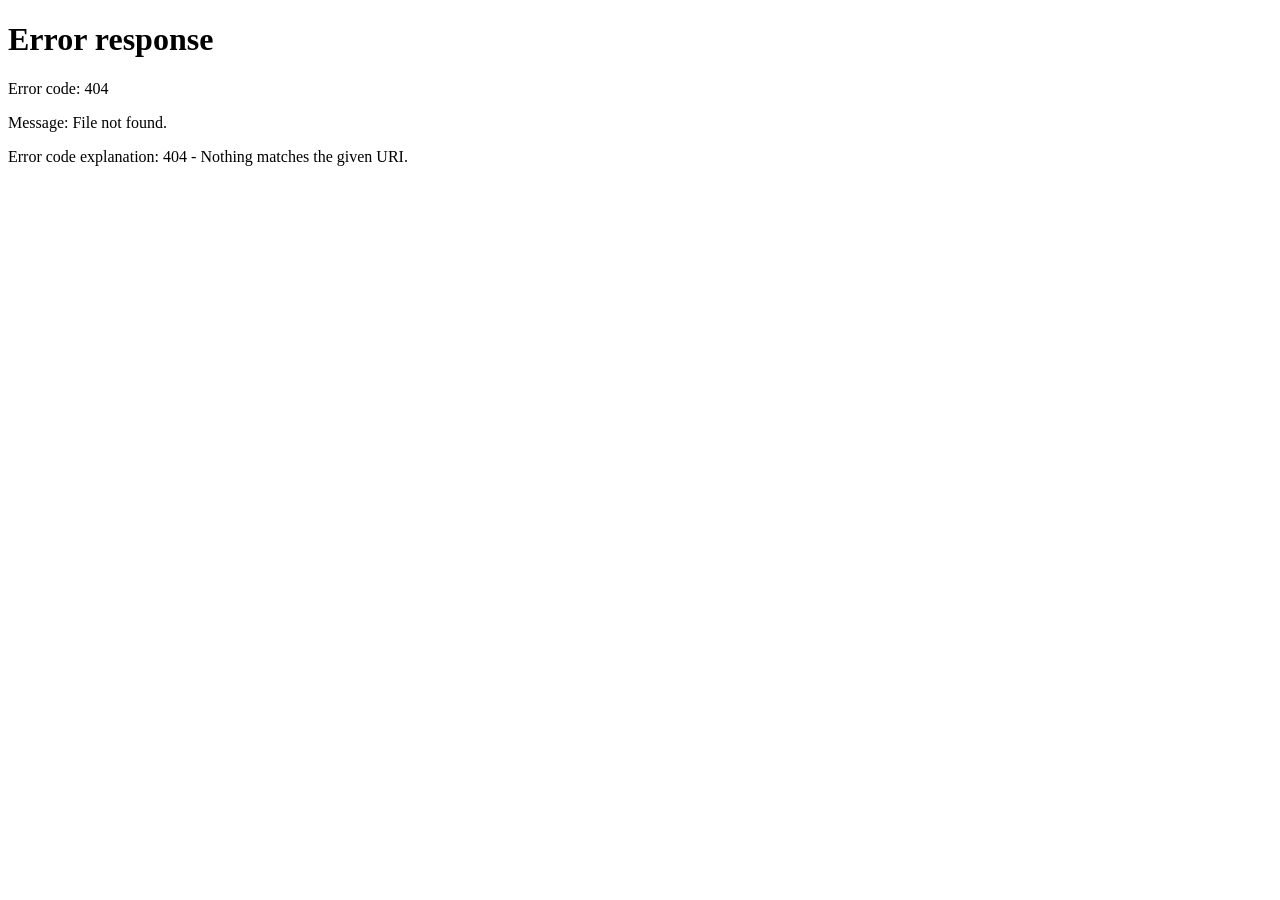
==== index.html @ 2e39bf74 "Prepare deployment: root index redirect, ignore game dumps Co-Authored-By: Claude Opus 5.5 <noreply@" ====
<!DOCTYPE html>
<html lang="en">
<head>
<meta charset="UTF-8">
<title>PlayStation</title>
<meta http-equiv="refresh" content="0; url=PlayStation.htm">
</head>
<body style="background:#000">
<a href="PlayStation.htm" style="color:#fff">PlayStation</a>
</body>
</html>
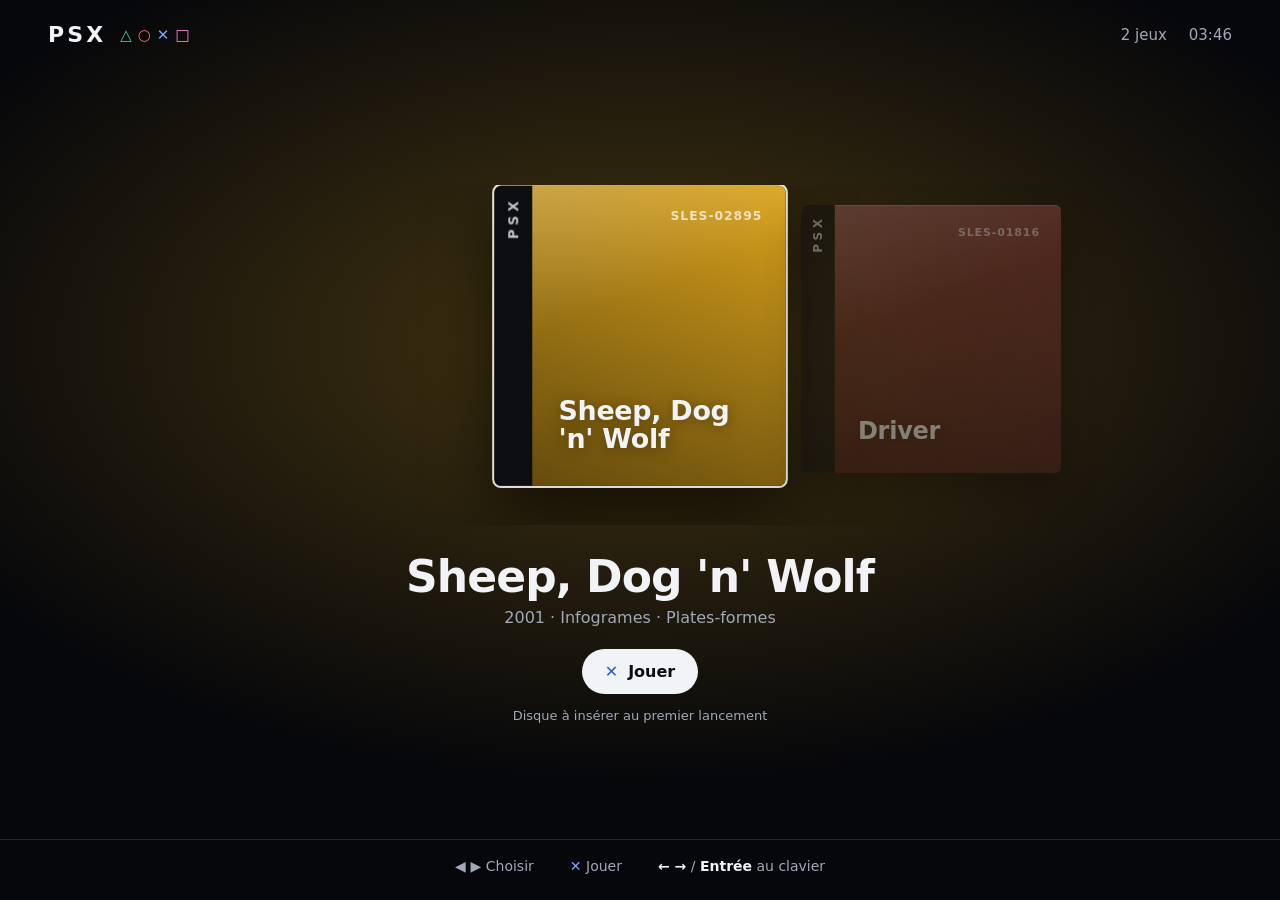
==== commit c33ced8c: "Switch to EmulatorJS (PCSX-ReARMed): PS1 catalog, ?ID game URLs, gamepad, server BIOS Co-Authored-By" ====
--- a/index.html
+++ b/index.html
@@ -1,11 +1,153 @@
 <!DOCTYPE html>
-<html lang="en">
+<html lang="fr">
 <head>
 <meta charset="UTF-8">
-<title>PlayStation</title>
-<meta http-equiv="refresh" content="0; url=PlayStation.htm">
+<meta name="viewport" content="width=device-width, initial-scale=1, viewport-fit=cover">
+<title>PSX — Jeux PlayStation</title>
+<script src="jeux.js"></script>
+<script>
+	// "…/PSX/?DRV" lance directement le jeu.
+	if (PSX_idDansUrl()) location.replace("jeu.html?" + encodeURIComponent(PSX_idDansUrl()));
+</script>
+<link rel="stylesheet" href="psx.css">
+<style>
+	html, body { height: 100%; }
+	body { overflow: hidden; display: flex; flex-direction: column; user-select: none; }
+	.halo { position: fixed; inset: 0; z-index: -1; transition: background .6s ease;
+		background: radial-gradient(90% 70% at 50% 38%, color-mix(in srgb, var(--couleur, #3b4cc0) 30%, transparent) 0%, transparent 70%), var(--fond); }
+
+	header { display: flex; align-items: center; justify-content: space-between; padding: 22px clamp(16px, 4vw, 48px); }
+	.marque { display: flex; align-items: center; gap: 14px; font-weight: 800; font-size: 22px; letter-spacing: .14em; }
+	.marque .syms { display: flex; gap: 6px; font-size: 15px; letter-spacing: 0; }
+	.infos { color: var(--texte-2); font-size: 15px; display: flex; gap: 22px; font-variant-numeric: tabular-nums; }
+
+	main { flex: 1; display: flex; flex-direction: column; justify-content: center; min-height: 0; }
+	.rail { position: relative; height: calc(var(--taille) * 1.03 * 1.12 + 40px); --taille: clamp(150px, 22vw, 260px); --pas: calc(var(--taille) + clamp(18px, 2.4vw, 34px)); overflow: hidden; }
+	.piste { position: absolute; top: 20px; left: 50%; display: flex; gap: calc(var(--pas) - var(--taille)); transition: transform .45s cubic-bezier(.2,.8,.2,1); }
+	.piste button { all: unset; width: var(--taille); cursor: pointer; transition: transform .45s cubic-bezier(.2,.8,.2,1), opacity .3s, filter .3s;
+		transform-origin: 50% 60%; opacity: .45; filter: saturate(.6); }
+	.piste button.actif { transform: scale(1.12); opacity: 1; filter: none; }
+	.piste button.actif .boitier-jeu { box-shadow: 0 0 0 2px rgba(255,255,255,.85), 0 24px 60px rgba(0,0,0,.6); }
+	.piste button:focus-visible .boitier-jeu { outline: 3px solid #fff; outline-offset: 4px; }
+
+	.fiche { text-align: center; padding: 26px 16px 0; min-height: 170px; }
+	.fiche h1 { margin: 0 0 6px; font-size: clamp(26px, 4vw, 44px); letter-spacing: -0.02em; }
+	.fiche .meta { margin: 0 0 22px; color: var(--texte-2); font-size: 16px; }
+	.fiche .etat { display: block; margin-top: 14px; font-size: 13px; color: var(--texte-2); min-height: 1.2em; }
+
+	footer { display: flex; justify-content: center; gap: clamp(16px, 3vw, 36px); flex-wrap: wrap; padding: 18px 16px 26px; color: var(--texte-2); font-size: 14px; border-top: 1px solid var(--ligne); }
+	footer kbd { font: inherit; font-weight: 700; color: var(--texte); }
+	.vide { text-align: center; color: var(--texte-2); }
+
+	@media (max-width: 600px) {
+		.infos .nb { display: none; }
+		.fiche { min-height: 150px; }
+		footer .clavier { display: none; }
+	}
+	@media (prefers-reduced-motion: reduce) { .piste, .piste button, .halo { transition: none; } }
+</style>
 </head>
-<body style="background:#000">
-<a href="PlayStation.htm" style="color:#fff">PlayStation</a>
+<body>
+	<div class="halo" id="halo"></div>
+	<header>
+		<div class="marque">PSX <span class="syms" aria-hidden="true"><span class="sym triangle">&#x25B3;</span><span class="sym rond">&#x25CB;</span><span class="sym croix">&#x2715;</span><span class="sym carre">&#x25A1;</span></span></div>
+		<div class="infos"><span class="nb" id="nb"></span><span id="heure"></span></div>
+	</header>
+
+	<main>
+		<div class="rail" id="rail"><div class="piste" id="piste" role="listbox" aria-label="Jeux disponibles"></div></div>
+		<section class="fiche" aria-live="polite">
+			<h1 id="titre"></h1>
+			<p class="meta" id="meta"></p>
+			<a class="bouton principal" id="jouer" href="#"><span class="sym croix">&#x2715;</span> Jouer</a>
+			<span class="etat" id="etat"></span>
+		</section>
+	</main>
+
+	<footer>
+		<span><span class="sym">&#x25C0; &#x25B6;</span> Choisir</span>
+		<span><span class="sym croix">&#x2715;</span> Jouer</span>
+		<span class="clavier"><kbd>&larr; &rarr;</kbd> / <kbd>Entrée</kbd> au clavier</span>
+	</footer>
+
+	<script src="manette.js"></script>
+	<script src="disques.js"></script>
+	<script>
+	(function () {
+		var jeux = PSX_JEUX.slice();
+		var $ = function (i) { return document.getElementById(i); };
+		var piste = $("piste"), boutons = [], index = 0;
+
+		$("nb").textContent = jeux.length + (jeux.length > 1 ? " jeux" : " jeu");
+		function heure() { var d = new Date(); $("heure").textContent = String(d.getHours()).padStart(2, "0") + ":" + String(d.getMinutes()).padStart(2, "0"); }
+		heure(); setInterval(heure, 10000);
+
+		if (!jeux.length) { document.querySelector("main").innerHTML = '<p class="vide">Aucun jeu pour l\'instant.</p>'; return; }
+
+		function url(j) { return "jeu.html?" + j.id; }
+
+		jeux.forEach(function (j, i) {
+			var b = document.createElement("button");
+			b.setAttribute("role", "option");
+			b.setAttribute("aria-label", j.titre);
+			b.appendChild(PSX_boitier(j));
+			b.addEventListener("click", function () { if (i === index) location.href = url(j); else choisir(i); });
+			piste.appendChild(b);
+			boutons.push(b);
+		});
+
+		try { var dernier = sessionStorage.getItem("psx-dernier"); if (dernier) index = Math.max(0, jeux.findIndex(function (j) { return j.id === dernier; })); } catch (e) {}
+
+		function choisir(i) {
+			index = (i + jeux.length) % jeux.length;
+			var j = jeux[index];
+			boutons.forEach(function (b, k) { b.classList.toggle("actif", k === index); b.setAttribute("aria-selected", k === index); });
+			var pas = boutons.length > 1 ? boutons[1].offsetLeft - boutons[0].offsetLeft : 0;
+			piste.style.transform = "translateX(" + (-(index * pas) - boutons[0].offsetWidth / 2) + "px)";
+			document.documentElement.style.setProperty("--couleur", j.couleur);
+			$("titre").textContent = j.titre;
+			$("meta").textContent = [j.annee, j.editeur, j.genre].filter(Boolean).join(" · ");
+			$("jouer").href = url(j);
+			$("etat").textContent = "";
+			PSX_lireDisque(j.id).then(function (f) {
+				if (jeux[index] === j) $("etat").textContent = f ? "Disque mémorisé — lancement direct" : "Disque à insérer au premier lancement";
+			}, function () {});
+			try { sessionStorage.setItem("psx-dernier", j.id); } catch (e) {}
+		}
+
+		document.addEventListener("keydown", function (e) {
+			if (e.key === "ArrowRight") { choisir(index + 1); e.preventDefault(); }
+			else if (e.key === "ArrowLeft") { choisir(index - 1); e.preventDefault(); }
+			else if (e.key === "Enter" || e.key === " ") { location.href = url(jeux[index]); e.preventDefault(); }
+		});
+
+		// Manette : croix / stick pour choisir (répétition si maintenu), ✕ ou Start pour jouer.
+		var repete = null;
+		PSXPad.surBouton(function (nom, appuye) {
+			if (nom === "gauche" || nom === "droite") {
+				clearInterval(repete);
+				if (appuye) {
+					var d = nom === "droite" ? 1 : -1;
+					choisir(index + d);
+					var debut = Date.now();
+					repete = setInterval(function () { if (Date.now() - debut > 400) choisir(index + d); }, 140);
+				}
+			}
+			if (appuye && (nom === "croix" || nom === "start")) location.href = url(jeux[index]);
+		});
+
+		// Glisser au doigt
+		var x0 = null;
+		$("rail").addEventListener("touchstart", function (e) { x0 = e.touches[0].clientX; }, { passive: true });
+		$("rail").addEventListener("touchend", function (e) {
+			if (x0 === null) return;
+			var dx = e.changedTouches[0].clientX - x0; x0 = null;
+			if (Math.abs(dx) > 40) choisir(index + (dx < 0 ? 1 : -1));
+		});
+
+		addEventListener("resize", function () { choisir(index); });
+		choisir(index);
+	})();
+	</script>
 </body>
 </html>
--- a/psx.css
+++ b/psx.css
@@ -0,0 +1,65 @@
+:root {
+	--fond: #06070b;
+	--texte: #f2f3f7;
+	--texte-2: #a3a8b8;
+	--ligne: rgba(255, 255, 255, 0.12);
+	--croix: #7aa7ff;
+	--rond: #ff6b6b;
+	--triangle: #3ed6a0;
+	--carre: #ff8ad8;
+	color-scheme: dark;
+}
+* { box-sizing: border-box; }
+body {
+	margin: 0; background: var(--fond); color: var(--texte);
+	font-family: "Inter", system-ui, -apple-system, "Segoe UI", Roboto, sans-serif;
+	-webkit-font-smoothing: antialiased;
+}
+
+.sym { display: inline-block; font-weight: 700; }
+.sym.croix { color: var(--croix); }
+.sym.rond { color: var(--rond); }
+.sym.triangle { color: var(--triangle); }
+.sym.carre { color: var(--carre); }
+
+.bouton {
+	display: inline-flex; align-items: center; gap: 10px;
+	font: inherit; font-size: 16px; font-weight: 600; text-decoration: none; color: var(--texte);
+	padding: 12px 22px; border-radius: 999px; border: 1px solid var(--ligne);
+	background: rgba(255, 255, 255, 0.06); cursor: pointer;
+	transition: background .15s, border-color .15s, transform .15s;
+}
+.bouton:hover { background: rgba(255, 255, 255, 0.12); }
+.bouton:focus-visible { outline: 2px solid var(--texte); outline-offset: 3px; }
+.bouton.principal { background: var(--texte); color: #0b0d14; border-color: transparent; }
+.bouton.principal .sym.croix { color: #2a5bd7; }
+.bouton.principal:hover { background: #fff; transform: translateY(-1px); }
+.bouton.fantome { padding: 8px 14px; font-size: 14px; background: rgba(0, 0, 0, 0.45); backdrop-filter: blur(8px); }
+
+/* Boîtier de jeu (format CD PlayStation, presque carré) */
+.boitier-jeu {
+	--couleur: #3b4cc0;
+	position: relative; aspect-ratio: 1 / 1.03; width: 100%; border-radius: 6px; overflow: hidden;
+	background:
+		linear-gradient(160deg, rgba(255,255,255,.22), rgba(255,255,255,0) 40%),
+		linear-gradient(200deg, var(--couleur), color-mix(in srgb, var(--couleur) 45%, #000));
+	box-shadow: 0 1px 0 rgba(255,255,255,.25) inset, 0 18px 40px rgba(0,0,0,.55);
+	padding-left: 13%;
+}
+.boitier-jeu::before { /* tranche noire à gauche, comme les boîtiers PS1 */
+	content: "PSX"; position: absolute; inset: 0 auto 0 0; width: 13%;
+	background: #0d0e12; color: rgba(255,255,255,.75);
+	writing-mode: vertical-rl; transform: rotate(180deg);
+	display: flex; align-items: center; justify-content: flex-end; padding: 10px 0;
+	font-size: clamp(8px, 1.1vw, 12px); font-weight: 800; letter-spacing: .3em;
+}
+.boitier-jeu img { position: absolute; inset: 0 0 0 13%; width: 87%; height: 100%; object-fit: cover; }
+.boitier-titre {
+	position: absolute; left: 13%; right: 0; bottom: 0; padding: 0 9% 11% 9%;
+	font-size: clamp(15px, 2.2vw, 24px); font-weight: 800; line-height: 1.05; letter-spacing: -0.01em;
+	text-shadow: 0 2px 12px rgba(0,0,0,.35); text-wrap: balance;
+}
+.boitier-serial {
+	position: absolute; top: 8%; right: 8%;
+	font-size: clamp(8px, .9vw, 11px); font-weight: 600; letter-spacing: .08em; color: rgba(255,255,255,.7);
+}
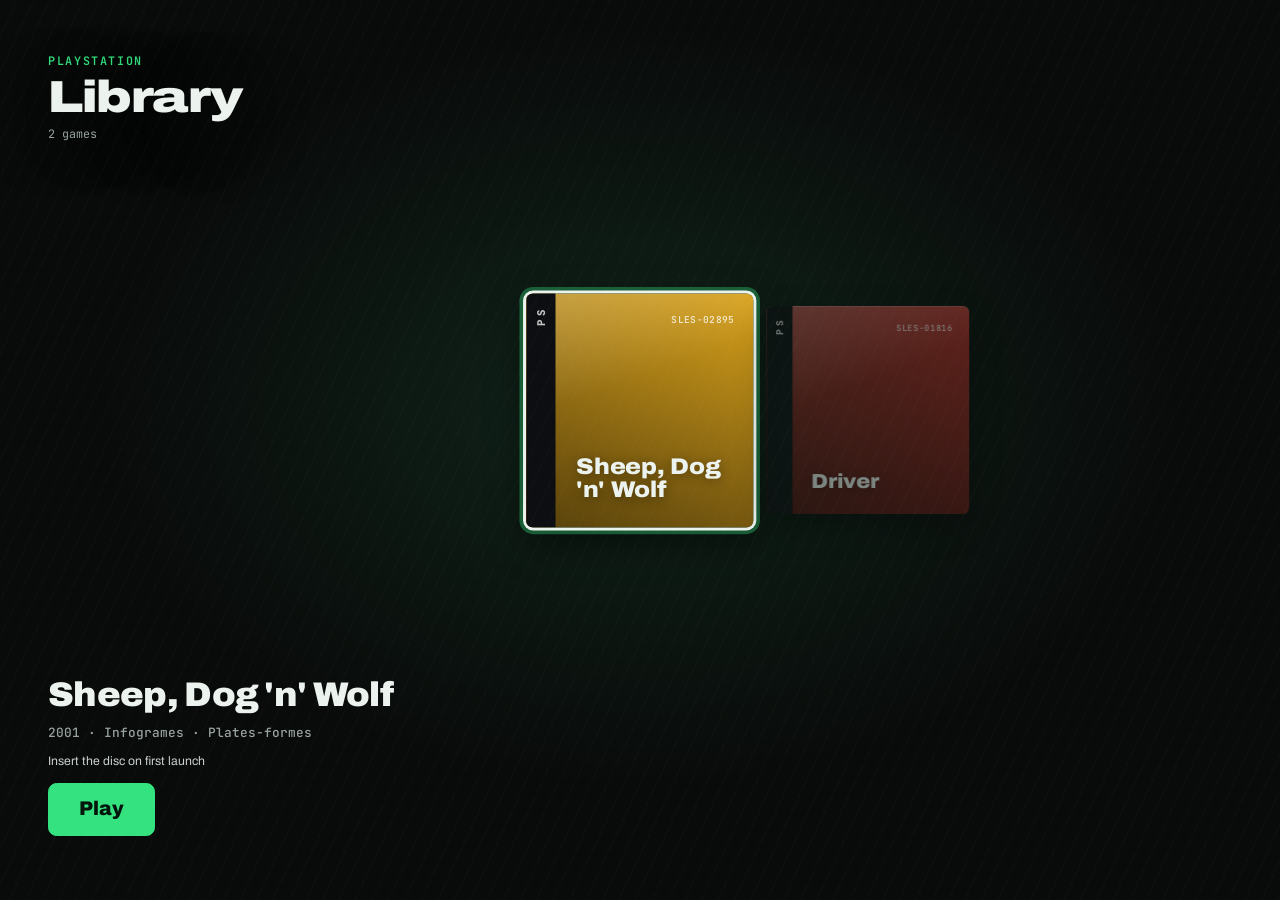
==== commit 19d16aa1: "PlayTab Big Picture UI: library, title screen, boot window, single pause menu, controls remap, saves" ====
--- a/index.html
+++ b/index.html
@@ -1,142 +1,134 @@
 <!DOCTYPE html>
-<html lang="fr">
+<html lang="en" style="background:#090b0a" data-input="mouse">
 <head>
 <meta charset="UTF-8">
 <meta name="viewport" content="width=device-width, initial-scale=1, viewport-fit=cover">
-<title>PSX — Jeux PlayStation</title>
+<meta name="theme-color" content="#090b0a">
+<meta name="robots" content="noindex">
+<link rel="icon" href="data:,">
+<title>PlayStation</title>
 <script src="jeux.js"></script>
 <script>
 	// "…/PSX/?DRV" lance directement le jeu.
-	if (PSX_idDansUrl()) location.replace("jeu.html?" + encodeURIComponent(PSX_idDansUrl()));
+	if (PSX_idDansUrl()) location.replace("jeu.html?" + encodeURIComponent(PSX_idDansUrl()) + location.hash);
 </script>
-<link rel="stylesheet" href="psx.css">
+<link rel="stylesheet" href="playtab.css">
 <style>
-	html, body { height: 100%; }
-	body { overflow: hidden; display: flex; flex-direction: column; user-select: none; }
-	.halo { position: fixed; inset: 0; z-index: -1; transition: background .6s ease;
-		background: radial-gradient(90% 70% at 50% 38%, color-mix(in srgb, var(--couleur, #3b4cc0) 30%, transparent) 0%, transparent 70%), var(--fond); }
+	body { display: flex; flex-direction: column; position: relative;
+		background: radial-gradient(60% 60% at 50% 45%, #10241a 0%, var(--bg) 70%); }
+	body::after { content: ""; position: fixed; inset: 0; pointer-events: none; mix-blend-mode: screen;
+		background: repeating-linear-gradient(115deg, rgba(255,255,255,.018) 0 1px, transparent 1px 1.4rem); }
+	header { padding: calc(5rem + env(safe-area-inset-top)) calc(var(--pad-x) + env(safe-area-inset-right)) 0 calc(var(--pad-x) + env(safe-area-inset-left)); animation: rise .7s var(--ease) both; }
+	header h1 { margin: .5rem 0 0; font: 900 4.2rem/1 var(--display); font-stretch: 125%; letter-spacing: -.02em; text-shadow: 0 .3em 1.5em rgba(0,0,0,.5); }
+	header .small { margin-top: .6rem; }
 
-	header { display: flex; align-items: center; justify-content: space-between; padding: 22px clamp(16px, 4vw, 48px); }
-	.marque { display: flex; align-items: center; gap: 14px; font-weight: 800; font-size: 22px; letter-spacing: .14em; }
-	.marque .syms { display: flex; gap: 6px; font-size: 15px; letter-spacing: 0; }
-	.infos { color: var(--texte-2); font-size: 15px; display: flex; gap: 22px; font-variant-numeric: tabular-nums; }
+	.rail { position: relative; flex: 1; min-height: 0; display: flex; align-items: center; border-radius: 1.4rem; margin: 0 calc(var(--pad-x) - 1rem); }
+	.piste { display: flex; gap: 2.4rem; padding: 0 1rem; transition: transform .45s var(--ease); align-items: center; }
+	.carte { flex: none; width: 19rem; cursor: pointer; opacity: .5; transition: opacity var(--t), transform var(--t) var(--spring); transform-origin: 50% 50%; }
+	.carte.actif { opacity: 1; transform: scale(1.12); }
+	.rail.is-f .carte.actif .boitier-jeu { box-shadow: 0 0 0 .25rem var(--fg), 0 0 0 .55rem rgba(var(--acc-rgb), .35), 0 1.2rem 3rem rgba(0,0,0,.5); }
 
-	main { flex: 1; display: flex; flex-direction: column; justify-content: center; min-height: 0; }
-	.rail { position: relative; height: calc(var(--taille) * 1.03 * 1.12 + 40px); --taille: clamp(150px, 22vw, 260px); --pas: calc(var(--taille) + clamp(18px, 2.4vw, 34px)); overflow: hidden; }
-	.piste { position: absolute; top: 20px; left: 50%; display: flex; gap: calc(var(--pas) - var(--taille)); transition: transform .45s cubic-bezier(.2,.8,.2,1); }
-	.piste button { all: unset; width: var(--taille); cursor: pointer; transition: transform .45s cubic-bezier(.2,.8,.2,1), opacity .3s, filter .3s;
-		transform-origin: 50% 60%; opacity: .45; filter: saturate(.6); }
-	.piste button.actif { transform: scale(1.12); opacity: 1; filter: none; }
-	.piste button.actif .boitier-jeu { box-shadow: 0 0 0 2px rgba(255,255,255,.85), 0 24px 60px rgba(0,0,0,.6); }
-	.piste button:focus-visible .boitier-jeu { outline: 3px solid #fff; outline-offset: 4px; }
+	.fiche { padding: 0 calc(var(--pad-x) + env(safe-area-inset-right)) calc(6rem + env(safe-area-inset-bottom)) calc(var(--pad-x) + env(safe-area-inset-left));
+		display: flex; flex-direction: column; gap: 1.1rem; align-items: flex-start; min-height: 19rem; }
+	.fiche h2 { margin: 0; font: 900 3.2rem/1.05 var(--display); font-stretch: 105%; letter-spacing: -.02em; text-wrap: balance; }
+	.fiche .meta { font: 500 1.2rem var(--mono); color: var(--muted); }
+	.fiche .etat { font-size: 1.15rem; color: var(--fg-2); min-height: 1.6rem; display: flex; align-items: center; gap: .7rem; }
+	.vide { margin: auto; color: var(--muted); }
 
-	.fiche { text-align: center; padding: 26px 16px 0; min-height: 170px; }
-	.fiche h1 { margin: 0 0 6px; font-size: clamp(26px, 4vw, 44px); letter-spacing: -0.02em; }
-	.fiche .meta { margin: 0 0 22px; color: var(--texte-2); font-size: 16px; }
-	.fiche .etat { display: block; margin-top: 14px; font-size: 13px; color: var(--texte-2); min-height: 1.2em; }
+	/* Boîtier généré (format CD PS1) */
+	.boitier-jeu { --couleur: #3b4cc0; position: relative; aspect-ratio: 1 / 1.03; width: 100%; border-radius: .6rem; overflow: hidden;
+		background: linear-gradient(160deg, rgba(255,255,255,.2), rgba(255,255,255,0) 40%), linear-gradient(200deg, var(--couleur), color-mix(in srgb, var(--couleur) 40%, #000));
+		box-shadow: 0 .07rem 0 rgba(255,255,255,.25) inset, 0 1.2rem 3rem rgba(0,0,0,.55); padding-left: 13%; transition: box-shadow var(--t); }
+	.boitier-jeu::before { content: "PS"; position: absolute; inset: 0 auto 0 0; width: 13%; background: #0d0e12; color: rgba(255,255,255,.75);
+		writing-mode: vertical-rl; transform: rotate(180deg); display: flex; align-items: center; justify-content: flex-end; padding: 1rem 0; font: 800 .9rem var(--mono); letter-spacing: .3em; }
+	.boitier-jeu img { position: absolute; inset: 0 0 0 13%; width: 87%; height: 100%; object-fit: cover; }
+	.boitier-titre { position: absolute; left: 13%; right: 0; bottom: 0; padding: 0 9% 11%; font: 850 1.9rem/1.05 var(--display); font-stretch: 110%; text-shadow: 0 .2rem 1rem rgba(0,0,0,.35); text-wrap: balance; }
+	.boitier-serial { position: absolute; top: 8%; right: 8%; font: 600 .8rem var(--mono); letter-spacing: .08em; color: rgba(255,255,255,.75); }
 
-	footer { display: flex; justify-content: center; gap: clamp(16px, 3vw, 36px); flex-wrap: wrap; padding: 18px 16px 26px; color: var(--texte-2); font-size: 14px; border-top: 1px solid var(--ligne); }
-	footer kbd { font: inherit; font-weight: 700; color: var(--texte); }
-	.vide { text-align: center; color: var(--texte-2); }
-
-	@media (max-width: 600px) {
-		.infos .nb { display: none; }
-		.fiche { min-height: 150px; }
-		footer .clavier { display: none; }
-	}
-	@media (prefers-reduced-motion: reduce) { .piste, .piste button, .halo { transition: none; } }
+	@media (max-height: 560px) { header { padding-top: calc(2rem + env(safe-area-inset-top)); } .fiche { padding-bottom: calc(2rem + env(safe-area-inset-bottom)); min-height: 0; } }
 </style>
 </head>
 <body>
-	<div class="halo" id="halo"></div>
 	<header>
-		<div class="marque">PSX <span class="syms" aria-hidden="true"><span class="sym triangle">&#x25B3;</span><span class="sym rond">&#x25CB;</span><span class="sym croix">&#x2715;</span><span class="sym carre">&#x25A1;</span></span></div>
-		<div class="infos"><span class="nb" id="nb"></span><span id="heure"></span></div>
+		<div class="eyebrow" data-t="platform">PlayStation</div>
+		<h1 data-t="library">Library</h1>
+		<div class="small num" id="nb"></div>
 	</header>
 
-	<main>
-		<div class="rail" id="rail"><div class="piste" id="piste" role="listbox" aria-label="Jeux disponibles"></div></div>
-		<section class="fiche" aria-live="polite">
-			<h1 id="titre"></h1>
-			<p class="meta" id="meta"></p>
-			<a class="bouton principal" id="jouer" href="#"><span class="sym croix">&#x2715;</span> Jouer</a>
-			<span class="etat" id="etat"></span>
-		</section>
-	</main>
+	<div class="rail f" id="rail" tabindex="-1" role="listbox" data-t-aria="library"><div class="piste" id="piste"></div></div>
 
-	<footer>
-		<span><span class="sym">&#x25C0; &#x25B6;</span> Choisir</span>
-		<span><span class="sym croix">&#x2715;</span> Jouer</span>
-		<span class="clavier"><kbd>&larr; &rarr;</kbd> / <kbd>Entrée</kbd> au clavier</span>
-	</footer>
+	<section class="fiche" aria-live="polite">
+		<h2 id="titre"></h2>
+		<div class="meta" id="meta"></div>
+		<div class="etat" id="etat"></div>
+		<a class="btn is-primary is-xl f" id="jouer" href="#" tabindex="-1" data-t="play">Play</a>
+	</section>
 
-	<script src="manette.js"></script>
+	<script src="textes.js"></script>
+	<script src="playtab.js"></script>
 	<script src="disques.js"></script>
 	<script>
 	(function () {
-		var jeux = PSX_JEUX.slice();
-		var $ = function (i) { return document.getElementById(i); };
-		var piste = $("piste"), boutons = [], index = 0;
+		var jeux = PSX_JEUX.slice(), $ = function (i) { return document.getElementById(i); };
+		var piste = $("piste"), cartes = [], index = 0;
 
-		$("nb").textContent = jeux.length + (jeux.length > 1 ? " jeux" : " jeu");
-		function heure() { var d = new Date(); $("heure").textContent = String(d.getHours()).padStart(2, "0") + ":" + String(d.getMinutes()).padStart(2, "0"); }
-		heure(); setInterval(heure, 10000);
-
-		if (!jeux.length) { document.querySelector("main").innerHTML = '<p class="vide">Aucun jeu pour l\'instant.</p>'; return; }
+		function compte() { $("nb").textContent = jeux.length === 1 ? PT.t("gameCount") : PT.t("gamesCount", { n: jeux.length }); }
+		compte(); PT.surLangue(compte);
+		if (!jeux.length) { $("rail").outerHTML = '<p class="vide" data-t="noGames"></p>'; document.querySelector(".fiche").hidden = true; PT.traduire(); return; }
 
 		function url(j) { return "jeu.html?" + j.id; }
+		function jouer() { location.href = url(jeux[index]); }
 
 		jeux.forEach(function (j, i) {
-			var b = document.createElement("button");
-			b.setAttribute("role", "option");
-			b.setAttribute("aria-label", j.titre);
-			b.appendChild(PSX_boitier(j));
-			b.addEventListener("click", function () { if (i === index) location.href = url(j); else choisir(i); });
-			piste.appendChild(b);
-			boutons.push(b);
+			var c = document.createElement("div");
+			c.className = "carte"; c.setAttribute("role", "option"); c.setAttribute("aria-label", j.titre);
+			c.appendChild(PSX_boitier(j));
+			c.addEventListener("click", function () { PT.focaliser($("rail")); if (i === index) jouer(); else choisir(i); });
+			piste.appendChild(c); cartes.push(c);
 		});
 
-		try { var dernier = sessionStorage.getItem("psx-dernier"); if (dernier) index = Math.max(0, jeux.findIndex(function (j) { return j.id === dernier; })); } catch (e) {}
+		try { var d = sessionStorage.getItem("psx-dernier"); if (d) index = Math.max(0, jeux.findIndex(function (j) { return j.id === d; })); } catch (e) {}
 
+		function etat() {
+			var j = jeux[index];
+			PSX_lireDisque(j.id).then(function (f) {
+				if (jeux[index] !== j) return;
+				$("etat").innerHTML = f ? '<span class="pill" data-t="discSaved"></span>' : '<span data-t="discNeeded"></span>';
+				PT.traduire($("etat"));
+			}, function () {});
+		}
 		function choisir(i) {
-			index = (i + jeux.length) % jeux.length;
+			index = Math.max(0, Math.min(jeux.length - 1, i));
 			var j = jeux[index];
-			boutons.forEach(function (b, k) { b.classList.toggle("actif", k === index); b.setAttribute("aria-selected", k === index); });
-			var pas = boutons.length > 1 ? boutons[1].offsetLeft - boutons[0].offsetLeft : 0;
-			piste.style.transform = "translateX(" + (-(index * pas) - boutons[0].offsetWidth / 2) + "px)";
-			document.documentElement.style.setProperty("--couleur", j.couleur);
+			cartes.forEach(function (c, k) { c.classList.toggle("actif", k === index); c.setAttribute("aria-selected", k === index); });
+			var rail = $("rail").getBoundingClientRect(), c = cartes[index];
+			var centre = c.offsetLeft + c.offsetWidth / 2;
+			piste.style.transform = "translateX(" + (rail.width / 2 - centre) + "px)";
 			$("titre").textContent = j.titre;
 			$("meta").textContent = [j.annee, j.editeur, j.genre].filter(Boolean).join(" · ");
 			$("jouer").href = url(j);
-			$("etat").textContent = "";
-			PSX_lireDisque(j.id).then(function (f) {
-				if (jeux[index] === j) $("etat").textContent = f ? "Disque mémorisé — lancement direct" : "Disque à insérer au premier lancement";
-			}, function () {});
+			etat();
 			try { sessionStorage.setItem("psx-dernier", j.id); } catch (e) {}
 		}
+		PT.surLangue(etat);
 
-		document.addEventListener("keydown", function (e) {
-			if (e.key === "ArrowRight") { choisir(index + 1); e.preventDefault(); }
-			else if (e.key === "ArrowLeft") { choisir(index - 1); e.preventDefault(); }
-			else if (e.key === "Enter" || e.key === " ") { location.href = url(jeux[index]); e.preventDefault(); }
+		$("jouer").addEventListener("click", function (e) { e.preventDefault(); jouer(); });
+
+		PT.ecran({
+			racine: document.body,
+			depart: $("rail"),
+			aide: ["change", "select"],
+			horizontal: function (dir, el) {
+				if (el !== $("rail")) return false;
+				var avant = index; choisir(index + dir);
+				if (avant === index) { var c = cartes[index]; c.style.setProperty("--bump", ".5rem"); c.classList.remove("bump"); void c.offsetWidth; c.classList.add("bump"); }
+				return true;
+			},
+			start: jouer
 		});
+		// A sur le rail = jouer
+		$("rail").addEventListener("click", function (e) { if (e.target === $("rail") || e.target === piste) jouer(); });
 
-		// Manette : croix / stick pour choisir (répétition si maintenu), ✕ ou Start pour jouer.
-		var repete = null;
-		PSXPad.surBouton(function (nom, appuye) {
-			if (nom === "gauche" || nom === "droite") {
-				clearInterval(repete);
-				if (appuye) {
-					var d = nom === "droite" ? 1 : -1;
-					choisir(index + d);
-					var debut = Date.now();
-					repete = setInterval(function () { if (Date.now() - debut > 400) choisir(index + d); }, 140);
-				}
-			}
-			if (appuye && (nom === "croix" || nom === "start")) location.href = url(jeux[index]);
-		});
-
-		// Glisser au doigt
 		var x0 = null;
 		$("rail").addEventListener("touchstart", function (e) { x0 = e.touches[0].clientX; }, { passive: true });
 		$("rail").addEventListener("touchend", function (e) {
@@ -144,7 +136,6 @@
 			var dx = e.changedTouches[0].clientX - x0; x0 = null;
 			if (Math.abs(dx) > 40) choisir(index + (dx < 0 ? 1 : -1));
 		});
-
 		addEventListener("resize", function () { choisir(index); });
 		choisir(index);
 	})();
--- a/playtab.css
+++ b/playtab.css
@@ -0,0 +1,102 @@
+/* Charte PlayTab Big Picture (D:\PS2 RECOMP\PAGE_DESIGN.md) — commune au catalogue et au lecteur */
+@font-face{font-family:Archivo;font-weight:100 900;font-stretch:62% 125%;font-display:swap;src:url(fonts/archivo.woff2) format("woff2");unicode-range:U+0000-00FF,U+0131,U+0152-0153,U+02BB-02BC,U+02C6,U+02DA,U+02DC,U+0304,U+0308,U+0329,U+2000-206F,U+20AC,U+2122,U+2191,U+2193,U+2212,U+2215,U+FEFF,U+FFFD}
+@font-face{font-family:Archivo;font-weight:100 900;font-stretch:62% 125%;font-display:swap;src:url(fonts/archivo-ext.woff2) format("woff2");unicode-range:U+0100-02BA,U+02BD-02C5,U+02C7-02CC,U+02CE-02D7,U+02DD-02FF,U+0304,U+0308,U+0329,U+1D00-1DBF,U+1E00-1E9F,U+1EF2-1EFF,U+2020,U+20A0-20AB,U+20AD-20C4,U+2113,U+2C60-2C7F,U+A720-A7FF}
+@font-face{font-family:"JetBrains Mono";font-weight:100 800;font-display:swap;src:url(fonts/jbmono.woff2) format("woff2");unicode-range:U+0000-00FF,U+0131,U+0152-0153,U+02BB-02BC,U+02C6,U+02DA,U+02DC,U+0304,U+0308,U+0329,U+2000-206F,U+20AC,U+2122,U+2191,U+2193,U+2212,U+2215,U+FEFF,U+FFFD}
+@font-face{font-family:"JetBrains Mono";font-weight:100 800;font-display:swap;src:url(fonts/jbmono-ext.woff2) format("woff2");unicode-range:U+0100-02BA,U+02BD-02C5,U+02C7-02CC,U+02CE-02D7,U+02DD-02FF,U+0304,U+0308,U+0329,U+1D00-1DBF,U+1E00-1E9F,U+1EF2-1EFF,U+2020,U+20A0-20AB,U+20AD-20C4,U+2113,U+2C60-2C7F,U+A720-A7FF}
+
+:root {
+	--bg: #090b0a; --bg-raise: #0f1311; --raise-rgb: 15, 19, 17;
+	--card: #141a17; --card-2: #1b221e; --line: #222b26; --line-2: #2c3832;
+	--fg: #ecf2ee; --fg-2: #c9d2cd; --muted: #98a39d; --dim: #69746e;
+	--accent: #34e27f; --acc-rgb: 52, 226, 127; --accent-hover: #6ff0a6; --accent-ink: #02150a;
+	--accent-soft: rgba(var(--acc-rgb), .16); --danger: #ff8270;
+	--display: "Archivo", "Arial Narrow", system-ui, sans-serif;
+	--body: "Archivo", system-ui, -apple-system, "Segoe UI", sans-serif;
+	--mono: "JetBrains Mono", ui-monospace, Menlo, monospace;
+	--ease: cubic-bezier(.2, .8, .2, 1); --spring: cubic-bezier(.34, 1.56, .64, 1); --t: .22s; --pad-x: 4.5rem;
+	color-scheme: dark;
+}
+html.contrast { --fg-2: #eef3f0; --muted: #c8d1cc; --dim: #a9b4ae; --line: #4a574f; --line-2: #627068; }
+* { box-sizing: border-box; }
+html, body { margin: 0; height: 100%; overflow: hidden; background: var(--bg); }
+body { font: 400 1.25rem/1.45 var(--body); color: var(--fg); -webkit-font-smoothing: antialiased; user-select: none; -webkit-user-select: none; }
+html[data-input="pad"], html[data-input="key"], html[data-input="pad"] *, html[data-input="key"] * { cursor: none !important; }
+button { font: inherit; color: inherit; }
+[hidden] { display: none !important; }
+.num { font-family: var(--mono); font-variant-numeric: tabular-nums; }
+
+@keyframes rise { from { opacity: 0; transform: translateY(1.2rem); } to { opacity: 1; transform: none; } }
+@keyframes pop { from { opacity: 0; transform: translateY(1.5rem) scale(.96); } to { opacity: 1; transform: none; } }
+@keyframes breathe { 50% { box-shadow: 0 0 0 .25rem var(--fg), 0 0 0 .9rem rgba(var(--acc-rgb), .18), 0 1.2rem 3.5rem rgba(var(--acc-rgb), .45); } }
+@keyframes spin { to { transform: rotate(360deg); } }
+@keyframes load { 0% { transform: translateX(-110%); } 100% { transform: translateX(260%); } }
+@keyframes bump { 30% { translate: 0 var(--bump, .5rem); } }
+.bump { animation: bump .3s var(--ease); }
+
+/* Focus : un seul élément .is-f, jamais l'outline du navigateur */
+.f { outline: none; transition: transform var(--t) var(--spring), box-shadow var(--t), background var(--t), color var(--t); }
+.f:focus-visible { outline: none; }
+
+.btn { display: inline-flex; align-items: center; justify-content: center; gap: .9rem; height: 4rem; padding: 0 1.9rem; border-radius: .8rem;
+	border: .07rem solid rgba(236,242,238,.22); background: rgba(9,11,10,.55); backdrop-filter: blur(8px); -webkit-backdrop-filter: blur(8px);
+	font-size: 1.4rem; font-weight: 650; white-space: nowrap; color: var(--fg); cursor: pointer; text-decoration: none; }
+.btn.is-primary { background: var(--accent); border-color: var(--accent); color: var(--accent-ink); font-weight: 850; }
+.btn.is-xl { height: 5rem; font-size: 1.85rem; padding: 0 2.8rem; }
+.btn.is-icon { width: 4rem; padding: 0; }
+.btn.is-wide { width: 100%; }
+.btn:disabled { background: var(--card); border-color: var(--line-2); color: var(--muted); cursor: default; }
+.btn.is-f { transform: scale(1.06); box-shadow: 0 0 0 .25rem var(--fg), 0 0 0 .55rem rgba(var(--acc-rgb), .35), 0 1.2rem 3rem rgba(0,0,0,.5); }
+.btn.is-primary.is-f { box-shadow: 0 0 0 .25rem var(--fg), 0 0 0 .6rem rgba(var(--acc-rgb), .4), 0 1.2rem 3rem rgba(var(--acc-rgb), .3); animation: breathe 2.4s ease-in-out infinite; }
+.btn.is-wide.is-f { transform: scale(1.02); }
+
+.row { display: grid; grid-template-columns: 1fr auto; align-items: center; gap: 1rem; min-height: 3.6rem; padding: .5rem 1.2rem;
+	border-radius: .8rem; background: var(--card); border: .07rem solid var(--line); text-align: start; font-size: 1.3rem; color: var(--fg-2); width: 100%; cursor: pointer; }
+.row.is-f { transform: scale(1.015); box-shadow: 0 0 0 .2rem var(--fg), 0 0 0 .45rem rgba(var(--acc-rgb), .3); background: var(--card-2); color: var(--fg); }
+.row.off { opacity: .55; }
+.row .lab { display: flex; align-items: center; gap: .8rem; min-width: 0; }
+.row .val { display: flex; align-items: center; gap: .4rem; }
+.row .val b { font: 600 1.2rem var(--mono); min-width: 9rem; text-align: center; color: var(--fg); }
+.row .arw { width: 2.6rem; height: 2.6rem; border-radius: 50%; border: 0; background: transparent; color: var(--muted); font-size: 1.1rem; cursor: pointer; display: grid; place-items: center; }
+html[data-input="mouse"] .row .arw:hover { background: var(--line-2); color: var(--fg); }
+.row.act::after { content: "›"; font-size: 1.8rem; line-height: 1; color: var(--dim); }
+.row .side { font: 500 1.05rem var(--mono); color: var(--muted); white-space: nowrap; }
+.pill { padding: .2rem .7rem; border-radius: 99rem; background: var(--accent-soft); color: var(--accent); font-size: .9rem; letter-spacing: .06em; white-space: nowrap; }
+
+.eyebrow { font: 600 1.1rem var(--mono); letter-spacing: .14em; text-transform: uppercase; color: var(--accent); }
+.small { font-size: 1.1rem; line-height: 1.45; color: var(--muted); }
+.bar { height: .36rem; border-radius: 1rem; background: var(--line); overflow: hidden; }
+.bar i { display: block; height: 100%; width: 0; border-radius: inherit; background: linear-gradient(90deg, #1f9a55, var(--accent)); box-shadow: 0 0 1rem rgba(52,226,127,.6); transition: width .2s; }
+.bar.busy i { width: 35%; animation: load 1.1s ease-in-out infinite; }
+
+/* Fenêtres */
+.modal-wrap { position: fixed; inset: 0; z-index: 7; display: grid; place-items: center; padding: 1rem; background: rgba(3,5,4,.45); }
+.modal { display: flex; flex-direction: column; gap: 1.3rem; width: min(52rem, 94vw); max-height: 86vh; padding: 2.4rem 2.6rem;
+	border-radius: 1.4rem; background: var(--bg-raise); border: .07rem solid var(--line-2); box-shadow: 0 2rem 6rem rgba(0,0,0,.7); animation: pop .35s var(--spring) both; }
+.modal h2 { margin: 0; font-size: 2.1rem; font-weight: 850; line-height: 1.15; }
+.modal p { margin: 0; font-size: 1.35rem; line-height: 1.5; color: var(--fg-2); }
+.modal h3 { margin: .9rem 0 0; font: 600 1rem var(--mono); letter-spacing: .14em; text-transform: uppercase; color: var(--muted); }
+.modal .scroll { display: flex; flex-direction: column; gap: .7rem; overflow: hidden auto; overscroll-behavior: contain; scrollbar-width: thin; padding: .8rem 1rem; margin: -.8rem -1rem; }
+.modal .info { font: 1rem var(--mono); color: var(--dim); }
+
+/* Notifications */
+#toasts { position: fixed; left: calc(1.6rem + env(safe-area-inset-left)); bottom: calc(4.4rem + env(safe-area-inset-bottom)); z-index: 8; display: flex; flex-direction: column; gap: .6rem; pointer-events: none; }
+.toast { max-width: min(34rem, calc(100vw - 3.2rem)); padding: 1rem 1.4rem; border-radius: .9rem; background: rgba(27,34,30,.96); border: .07rem solid var(--line-2);
+	box-shadow: 0 1rem 3rem rgba(0,0,0,.5); font-size: 1.2rem; animation: rise .4s var(--ease) both; }
+
+/* Aide en bas à droite (manette / clavier seulement) */
+#help { position: fixed; right: calc(var(--pad-x) + env(safe-area-inset-right)); bottom: calc(1.6rem + env(safe-area-inset-bottom)); z-index: 9;
+	display: flex; gap: 1.6rem; font-size: 1.3rem; color: #d4dcd7; pointer-events: none; }
+html[data-input="mouse"] #help, html[data-input="touch"] #help { display: none; }
+#help span { display: inline-flex; align-items: center; gap: .6rem; }
+.g { display: inline-grid; place-items: center; min-width: 2.15rem; height: 2.15rem; padding: 0 .35rem; border-radius: 50%; font: 900 1.05rem/1 var(--body); color: #fff; background: #3a4741; }
+.g.xa { background: #5fbf3f; color: #061a00; } .g.xb { background: #e5484d; }
+.g.ps { background: #1b221e; border: .14rem solid #4d5a53; font-size: 1.2rem; }
+.g.ps.a { color: #7aa6ff; } .g.ps.b { color: #ff6b6b; }
+.g.nin { background: #2a332e; border: .14rem solid #4d5a53; }
+.g-sys { display: inline-grid; place-items: center; height: 2.15rem; padding: 0 .5rem; border-radius: .55rem; background: #222b26; border: .14rem solid #3d4a43; font-size: .95rem; color: #fff; }
+.g-key { display: inline-grid; place-items: center; height: 2.2rem; padding: 0 .55rem; border-radius: .45rem; background: #1b221e; border: .14rem solid #3d4a43; border-bottom-width: .3rem; font: 600 .9rem var(--mono); color: #fff; }
+
+@media (prefers-reduced-motion: reduce) {
+	:root { --t: 0s; }
+	*, *::before, *::after { animation-duration: .01ms !important; animation-iteration-count: 1 !important; transition-duration: .01ms !important; }
+}
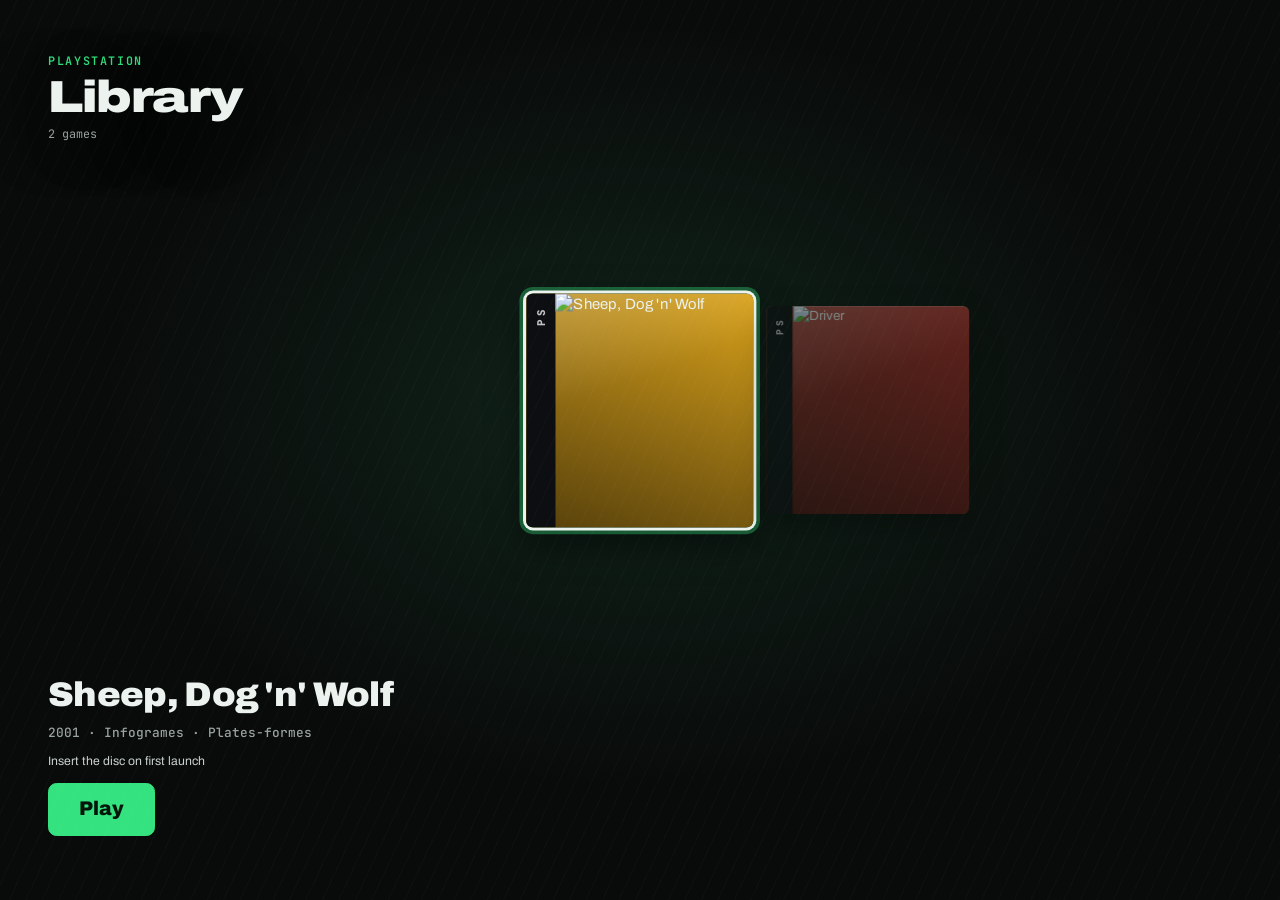
==== commit 2ea8f5c0: "Gamepad works in game when the browser gives it an index other than 0; IGDB covers from the ps1 repo" ====
--- a/index.html
+++ b/index.html
@@ -7,12 +7,12 @@
 <meta name="robots" content="noindex">
 <link rel="icon" href="data:,">
 <title>PlayStation</title>
-<script src="jeux.js"></script>
+<script src="jeux.js?v=20261121c"></script>
 <script>
 	// "…/PSX/?DRV" lance directement le jeu.
 	if (PSX_idDansUrl()) location.replace("jeu.html?" + encodeURIComponent(PSX_idDansUrl()) + location.hash);
 </script>
-<link rel="stylesheet" href="playtab.css">
+<link rel="stylesheet" href="playtab.css?v=20261121c">
 <style>
 	body { display: flex; flex-direction: column; position: relative;
 		background: radial-gradient(60% 60% at 50% 45%, #10241a 0%, var(--bg) 70%); }
@@ -64,9 +64,9 @@
 		<a class="btn is-primary is-xl f" id="jouer" href="#" tabindex="-1" data-t="play">Play</a>
 	</section>
 
-	<script src="textes.js"></script>
-	<script src="playtab.js"></script>
-	<script src="disques.js"></script>
+	<script src="textes.js?v=20261121c"></script>
+	<script src="playtab.js?v=20261121c"></script>
+	<script src="disques.js?v=20261121c"></script>
 	<script>
 	(function () {
 		var jeux = PSX_JEUX.slice(), $ = function (i) { return document.getElementById(i); };
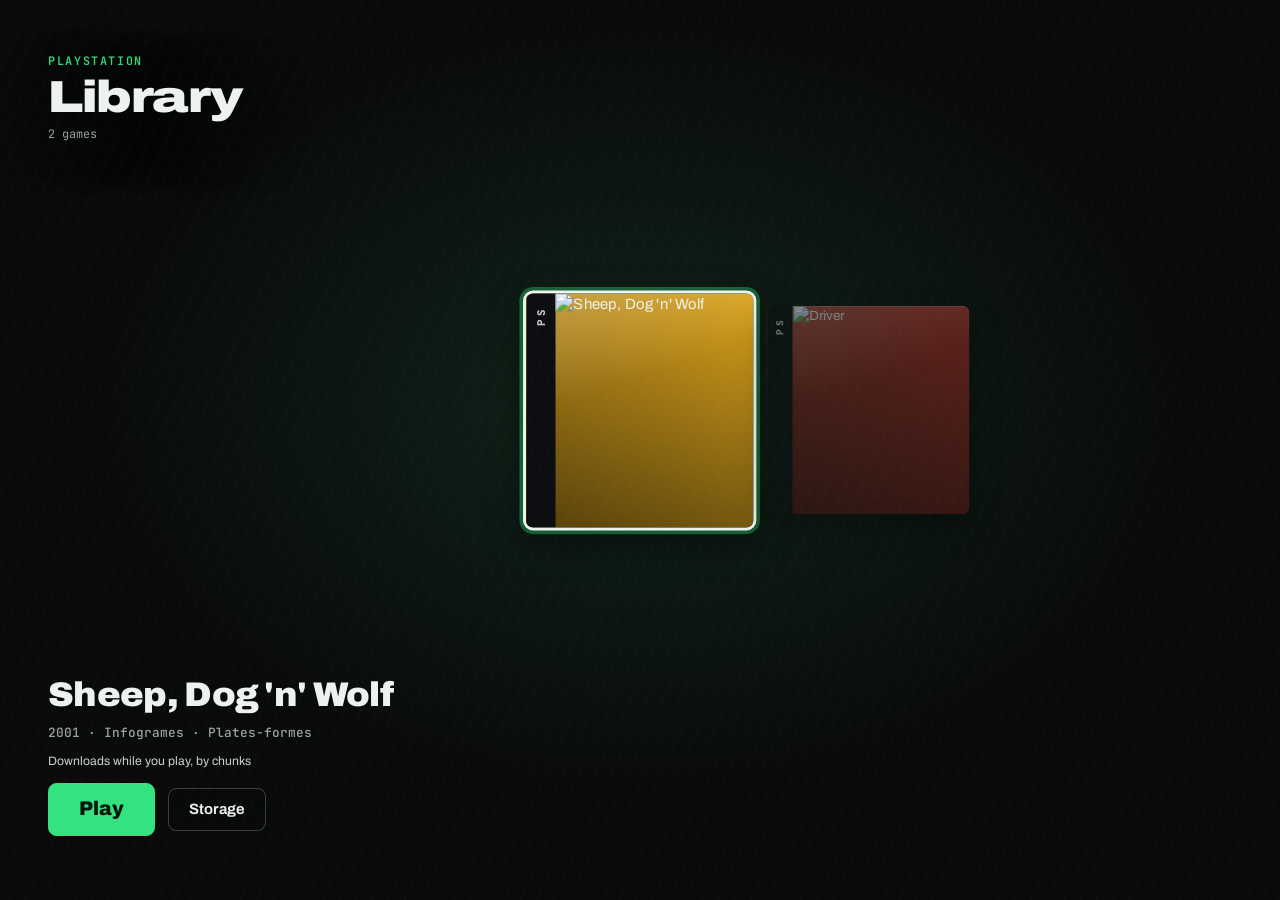
==== commit 502e82f2: "Stream PS1 discs by 1 MB chunks, storage screen, filters, multi-disc, Premium speed controls - flux." ====
--- a/index.html
+++ b/index.html
@@ -7,12 +7,12 @@
 <meta name="robots" content="noindex">
 <link rel="icon" href="data:,">
 <title>PlayStation</title>
-<script src="jeux.js?v=20261121c"></script>
+<script src="jeux.js?v=20261121d"></script>
 <script>
 	// "…/PSX/?DRV" lance directement le jeu.
 	if (PSX_idDansUrl()) location.replace("jeu.html?" + encodeURIComponent(PSX_idDansUrl()) + location.hash);
 </script>
-<link rel="stylesheet" href="playtab.css?v=20261121c">
+<link rel="stylesheet" href="playtab.css?v=20261121d">
 <style>
 	body { display: flex; flex-direction: column; position: relative;
 		background: radial-gradient(60% 60% at 50% 45%, #10241a 0%, var(--bg) 70%); }
@@ -45,6 +45,8 @@
 	.boitier-titre { position: absolute; left: 13%; right: 0; bottom: 0; padding: 0 9% 11%; font: 850 1.9rem/1.05 var(--display); font-stretch: 110%; text-shadow: 0 .2rem 1rem rgba(0,0,0,.35); text-wrap: balance; }
 	.boitier-serial { position: absolute; top: 8%; right: 8%; font: 600 .8rem var(--mono); letter-spacing: .08em; color: rgba(255,255,255,.75); }
 
+	.fiche .actions { display: flex; flex-wrap: wrap; gap: 1.2rem; align-items: center; }
+	#st-liste .vide { color: var(--muted); padding: .5rem 1.2rem; }
 	@media (max-height: 560px) { header { padding-top: calc(2rem + env(safe-area-inset-top)); } .fiche { padding-bottom: calc(2rem + env(safe-area-inset-bottom)); min-height: 0; } }
 </style>
 </head>
@@ -61,12 +63,25 @@
 		<h2 id="titre"></h2>
 		<div class="meta" id="meta"></div>
 		<div class="etat" id="etat"></div>
-		<a class="btn is-primary is-xl f" id="jouer" href="#" tabindex="-1" data-t="play">Play</a>
+		<div class="actions">
+			<a class="btn is-primary is-xl f" id="jouer" href="#" tabindex="-1" data-t="play">Play</a>
+			<button class="btn f" id="stockage" type="button" tabindex="-1" data-t="storage">Storage</button>
+		</div>
 	</section>
 
-	<script src="textes.js?v=20261121c"></script>
-	<script src="playtab.js?v=20261121c"></script>
-	<script src="disques.js?v=20261121c"></script>
+	<!-- Games kept in this browser (streamed disc chunks, flux.js); saves are never touched -->
+	<div class="modal-wrap" id="st" hidden>
+		<div class="modal" role="dialog" aria-labelledby="st-titre">
+			<div><div class="eyebrow" data-t="platform"></div><h2 id="st-titre" data-t="storageTitle"></h2></div>
+			<div class="scroll" id="st-liste"></div>
+			<div class="info" id="st-info"></div>
+		</div>
+	</div>
+
+	<script src="textes.js?v=20261121d"></script>
+	<script src="playtab.js?v=20261121d"></script>
+	<script src="disques.js?v=20261121d"></script>
+	<script src="flux.js?v=20261121d"></script>
 	<script>
 	(function () {
 		var jeux = PSX_JEUX.slice(), $ = function (i) { return document.getElementById(i); };
@@ -89,8 +104,37 @@
 
 		try { var d = sessionStorage.getItem("psx-dernier"); if (d) index = Math.max(0, jeux.findIndex(function (j) { return j.id === d; })); } catch (e) {}
 
+		// ---- Discs streamed from the repo: what each game keeps in this browser (Cache Storage, flux.js) ----
+		function dossiersDe(j) { return j.disques || (j.disque ? [j.disque] : []); }
+		var reservesJeu = {};
+		function reserves(j) {
+			return reservesJeu[j.id] || (reservesJeu[j.id] = Promise.all(dossiersDe(j).map(function (d) {
+				var a = new URL(d, PSX_DEPOT).href;
+				return fetch(a + "disc.json", { cache: "no-cache" }).then(function (r) { return r.json(); }).then(function (m) { return { nom: PSX_nomReserve(a, m.size), size: m.size }; });
+			})).catch(function () { delete reservesJeu[j.id]; return []; }));
+		}
+		async function place(j) {
+			if (!self.caches) return 0;
+			var o = 0, l = await reserves(j);
+			for (var i = 0; i < l.length; i++) {
+				if (!(await caches.has(l[i].nom))) continue;
+				o += Math.min((await (await caches.open(l[i].nom)).keys()).length * PSX_FLUX_CHUNK, l[i].size);
+			}
+			return o;
+		}
+		function mo(o) { return PT.nombre(o / 1048576, 0); }
+		function liberer(j) { return reserves(j).then(function (l) { return Promise.all(l.map(function (r) { return caches.delete(r.nom); })); }); }
+
 		function etat() {
 			var j = jeux[index];
+			if (dossiersDe(j).length) {
+				place(j).then(function (o) {
+					if (jeux[index] !== j) return;
+					$("etat").innerHTML = o ? '<span class="pill"></span>' : '<span></span>';
+					$("etat").firstChild.textContent = o ? PT.t("inBrowser", { size: mo(o) }) : PT.t("streamed");
+				}, function () {});
+				return;
+			}
 			PSX_lireDisque(j.id).then(function (f) {
 				if (jeux[index] !== j) return;
 				$("etat").innerHTML = f ? '<span class="pill" data-t="discSaved"></span>' : '<span data-t="discNeeded"></span>';
@@ -114,7 +158,7 @@
 
 		$("jouer").addEventListener("click", function (e) { e.preventDefault(); jouer(); });
 
-		PT.ecran({
+		var principal = {
 			racine: document.body,
 			depart: $("rail"),
 			aide: ["change", "select"],
@@ -125,7 +169,41 @@
 				return true;
 			},
 			start: jouer
-		});
+		};
+		PT.ecran(principal);
+
+		// ---- Storage screen ----
+		var garde = false;
+		async function ouvrirStockage(depart) {
+			var l = $("st-liste"), total = 0, lignes = [];
+			for (var i = 0; i < jeux.length; i++) {
+				var j = jeux[i];
+				if (!dossiersDe(j).length) continue;
+				var o = await place(j);
+				if (o) { total += o; lignes.push([j, o]); }
+			}
+			try { garde = await navigator.storage.persisted(); } catch (e) {}
+			l.innerHTML = "";
+			if (!lignes.length) { var p = document.createElement("p"); p.className = "vide"; p.textContent = PT.t("storageEmpty"); l.appendChild(p); }
+			lignes.forEach(function (x) {
+				l.appendChild(PT.ligne(function () { return x[0].titre + " · " + PT.t("freeGame"); }, function () {
+					liberer(x[0]).then(function () { PT.toast(PT.t("freed", { game: x[0].titre })); etat(); ouvrirStockage(); });
+				}, function () { return mo(x[1]) + (PT.lang === "fr" ? " Mo" : " MB"); }));
+			});
+			if (lignes.length > 1) l.appendChild(PT.ligne("freeAll", function () {
+				Promise.all(lignes.map(function (x) { return liberer(x[0]); })).then(function () { etat(); ouvrirStockage(); });
+			}));
+			if (navigator.storage && navigator.storage.persist) l.appendChild(PT.interrupteur({ t: "keepGames", get: function () { return garde; },
+				set: function (v) { if (!v || garde) return; navigator.storage.persist().then(function (ok) { garde = ok; if (!ok) PT.toast(PT.t("keepRefused")); ouvrirStockage(); }); } }));
+			var b = document.createElement("button"); b.className = "btn is-wide f"; b.tabIndex = -1; b.textContent = PT.t("back"); b.addEventListener("click", fermerStockage);
+			l.appendChild(b);
+			var est = {}; try { est = await navigator.storage.estimate(); } catch (e) {}
+			$("st-info").textContent = PT.t("storageUsed", { size: mo(total), free: PT.nombre(Math.max(0, (est.quota || 0) - (est.usage || 0)) / 1073741824, 1) });
+			$("st").hidden = false;
+			PT.ecran({ racine: $("st"), aide: ["back", "select"], retour: fermerStockage, depart: depart || l.querySelector(".f") });
+		}
+		function fermerStockage() { $("st").hidden = true; principal.depart = $("stockage"); PT.ecran(principal); principal.depart = $("rail"); }
+		$("stockage").addEventListener("click", function () { ouvrirStockage(); });
 		// A sur le rail = jouer
 		$("rail").addEventListener("click", function (e) { if (e.target === $("rail") || e.target === piste) jouer(); });
 
--- a/playtab.css
+++ b/playtab.css
@@ -100,3 +100,10 @@
 	:root { --t: 0s; }
 	*, *::before, *::after { animation-duration: .01ms !important; animation-iteration-count: 1 !important; transition-duration: .01ms !important; }
 }
+
+/* PlayTab Premium: gold + breathing gold halo (same as the site's Premium badge) */
+h3.premium { color: #ffd36b; }
+.row.premium .side, .pill.premium { color: #ffd36b; text-shadow: 0 0 .6rem rgba(255, 211, 107, .55); animation: pt-or 2.6s ease-in-out infinite; }
+.pill.premium { background: rgba(255, 211, 107, .14); }
+@keyframes pt-or { 50% { text-shadow: 0 0 1.2rem rgba(255, 211, 107, .9); } }
+@media (prefers-reduced-motion: reduce) { .row.premium .side, .pill.premium { animation: none; } }
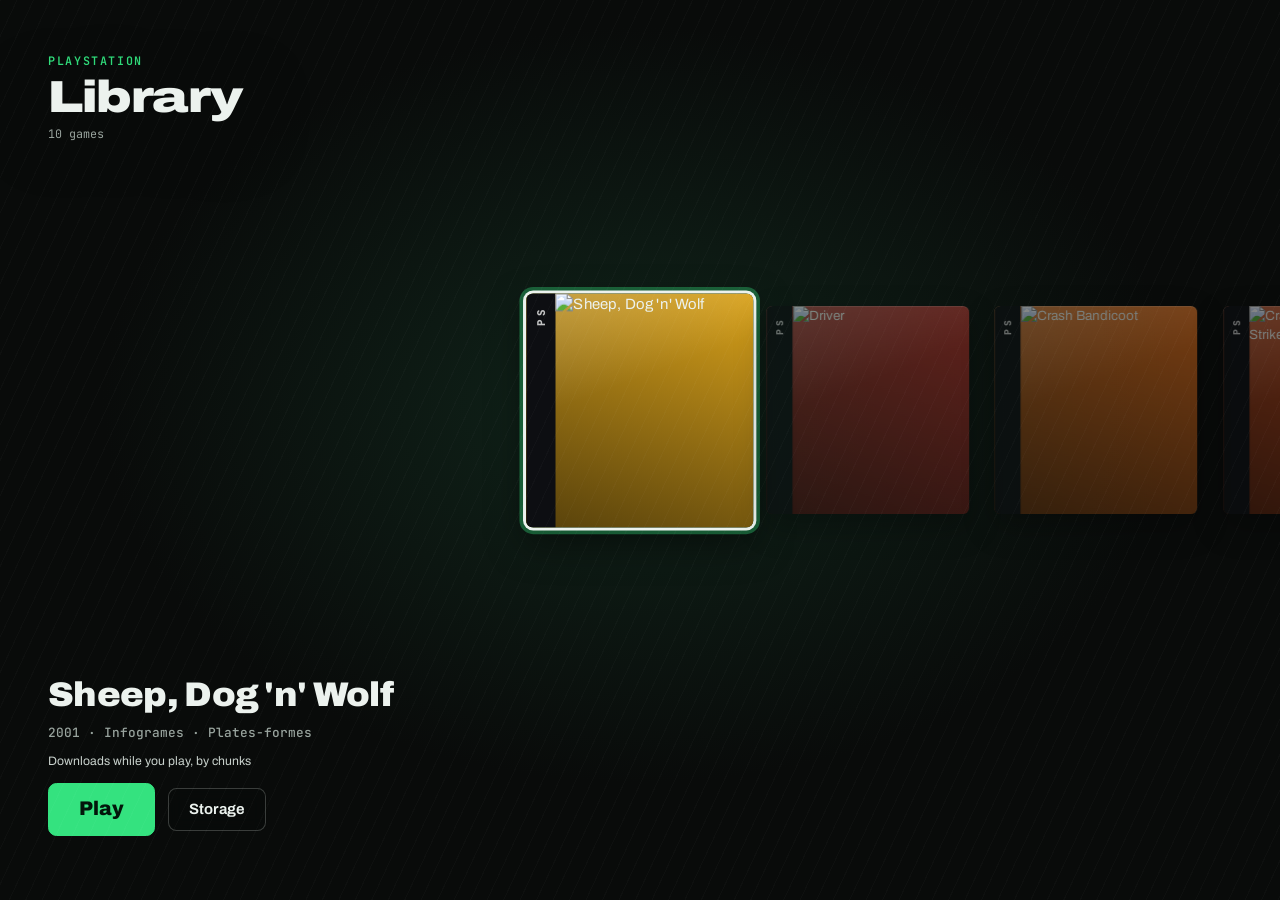
==== commit ce532e32: "Add 8 PS1 games streamed from AlkanoidX/ps1 (Crash 1-3, Crash Bash, Spyro 3, Tomb Raider, Dino Crisi" ====
--- a/index.html
+++ b/index.html
@@ -7,12 +7,12 @@
 <meta name="robots" content="noindex">
 <link rel="icon" href="data:,">
 <title>PlayStation</title>
-<script src="jeux.js?v=20261121d"></script>
+<script src="jeux.js?v=20261121f"></script>
 <script>
 	// "…/PSX/?DRV" lance directement le jeu.
 	if (PSX_idDansUrl()) location.replace("jeu.html?" + encodeURIComponent(PSX_idDansUrl()) + location.hash);
 </script>
-<link rel="stylesheet" href="playtab.css?v=20261121d">
+<link rel="stylesheet" href="playtab.css?v=20261121f">
 <style>
 	body { display: flex; flex-direction: column; position: relative;
 		background: radial-gradient(60% 60% at 50% 45%, #10241a 0%, var(--bg) 70%); }
@@ -78,10 +78,10 @@
 		</div>
 	</div>
 
-	<script src="textes.js?v=20261121d"></script>
-	<script src="playtab.js?v=20261121d"></script>
-	<script src="disques.js?v=20261121d"></script>
-	<script src="flux.js?v=20261121d"></script>
+	<script src="textes.js?v=20261121f"></script>
+	<script src="playtab.js?v=20261121f"></script>
+	<script src="disques.js?v=20261121f"></script>
+	<script src="flux.js?v=20261121f"></script>
 	<script>
 	(function () {
 		var jeux = PSX_JEUX.slice(), $ = function (i) { return document.getElementById(i); };
